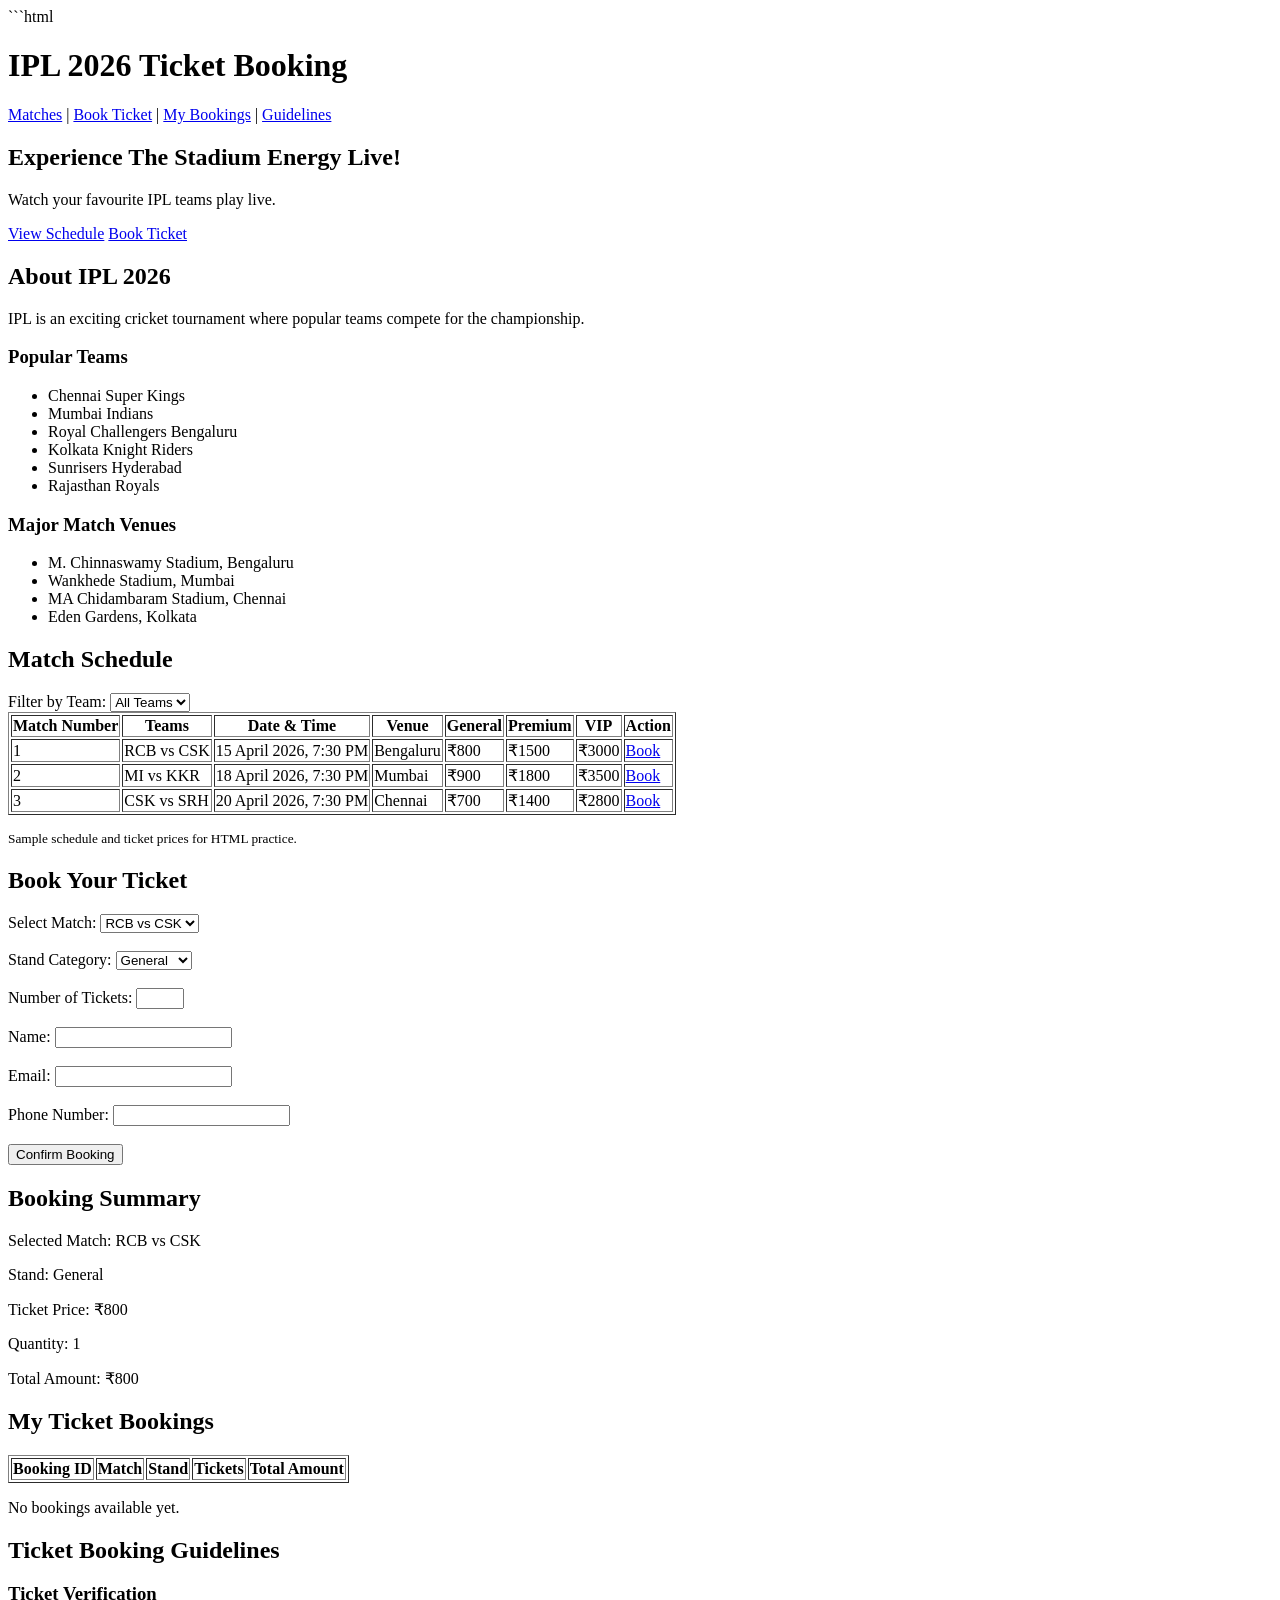
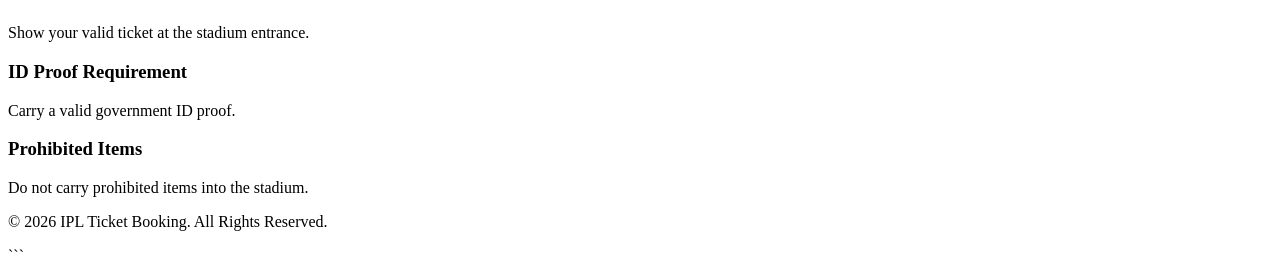
==== index.html @ 5a0cedd5 "Add IPL ticket booking website" ====
```html
<!DOCTYPE html>
<html lang="en">
<head>
    <meta charset="UTF-8">
    <meta name="viewport" content="width=device-width, initial-scale=1.0">
    <title>IPL 2026 Ticket Booking</title>
</head>
<body>

    <!-- Navigation Bar -->
    <header>
        <h1>IPL 2026 Ticket Booking</h1>
        <nav>
            <a href="#matches">Matches</a> |
            <a href="#booking">Book Ticket</a> |
            <a href="#mybookings">My Bookings</a> |
            <a href="#guidelines">Guidelines</a>
        </nav>
    </header>

    <!-- Hero Section -->
    <section>
        <h2>Experience The Stadium Energy Live!</h2>
        <p>Watch your favourite IPL teams play live.</p>
        <a href="#matches">View Schedule</a>
        <a href="#booking">Book Ticket</a>
    </section>

    <!-- About IPL -->
    <section>
        <h2>About IPL 2026</h2>
        <p>IPL is an exciting cricket tournament where popular teams compete for the championship.</p>

        <h3>Popular Teams</h3>
        <ul>
            <li>Chennai Super Kings</li>
            <li>Mumbai Indians</li>
            <li>Royal Challengers Bengaluru</li>
            <li>Kolkata Knight Riders</li>
            <li>Sunrisers Hyderabad</li>
            <li>Rajasthan Royals</li>
        </ul>

        <h3>Major Match Venues</h3>
        <ul>
            <li>M. Chinnaswamy Stadium, Bengaluru</li>
            <li>Wankhede Stadium, Mumbai</li>
            <li>MA Chidambaram Stadium, Chennai</li>
            <li>Eden Gardens, Kolkata</li>
        </ul>
    </section>

    <!-- Match Schedule -->
    <section id="matches">
        <h2>Match Schedule</h2>

        <label for="team">Filter by Team:</label>
        <select id="team">
            <option>All Teams</option>
            <option>CSK</option>
            <option>MI</option>
            <option>RCB</option>
            <option>KKR</option>
        </select>

        <table border="1">
            <tr>
                <th>Match Number</th>
                <th>Teams</th>
                <th>Date & Time</th>
                <th>Venue</th>
                <th>General</th>
                <th>Premium</th>
                <th>VIP</th>
                <th>Action</th>
            </tr>

            <tr>
                <td>1</td>
                <td>RCB vs CSK</td>
                <td>15 April 2026, 7:30 PM</td>
                <td>Bengaluru</td>
                <td>₹800</td>
                <td>₹1500</td>
                <td>₹3000</td>
                <td><a href="#booking">Book</a></td>
            </tr>

            <tr>
                <td>2</td>
                <td>MI vs KKR</td>
                <td>18 April 2026, 7:30 PM</td>
                <td>Mumbai</td>
                <td>₹900</td>
                <td>₹1800</td>
                <td>₹3500</td>
                <td><a href="#booking">Book</a></td>
            </tr>

            <tr>
                <td>3</td>
                <td>CSK vs SRH</td>
                <td>20 April 2026, 7:30 PM</td>
                <td>Chennai</td>
                <td>₹700</td>
                <td>₹1400</td>
                <td>₹2800</td>
                <td><a href="#booking">Book</a></td>
            </tr>
        </table>
        <p><small>Sample schedule and ticket prices for HTML practice.</small></p>
    </section>

    <!-- Ticket Booking Form -->
    <section id="booking">
        <h2>Book Your Ticket</h2>

        <form>
            <label for="match">Select Match:</label>
            <select id="match" name="match">
                <option>RCB vs CSK</option>
                <option>MI vs KKR</option>
                <option>CSK vs SRH</option>
            </select>
            <br><br>

            <label for="stand">Stand Category:</label>
            <select id="stand" name="stand">
                <option>General</option>
                <option>Premium</option>
                <option>VIP</option>
            </select>
            <br><br>

            <label for="quantity">Number of Tickets:</label>
            <input type="number" id="quantity" name="quantity" min="1" max="10">
            <br><br>

            <label for="name">Name:</label>
            <input type="text" id="name" name="name">
            <br><br>

            <label for="email">Email:</label>
            <input type="email" id="email" name="email">
            <br><br>

            <label for="phone">Phone Number:</label>
            <input type="tel" id="phone" name="phone">
            <br><br>

            <button type="submit">Confirm Booking</button>
        </form>
    </section>

    <!-- Booking Summary -->
    <section>
        <h2>Booking Summary</h2>
        <p>Selected Match: RCB vs CSK</p>
        <p>Stand: General</p>
        <p>Ticket Price: ₹800</p>
        <p>Quantity: 1</p>
        <p>Total Amount: ₹800</p>
    </section>

    <!-- My Bookings -->
    <section id="mybookings">
        <h2>My Ticket Bookings</h2>

        <table border="1">
            <tr>
                <th>Booking ID</th>
                <th>Match</th>
                <th>Stand</th>
                <th>Tickets</th>
                <th>Total Amount</th>
            </tr>
        </table>

        <p>No bookings available yet.</p>
    </section>

    <!-- Guidelines -->
    <section id="guidelines">
        <h2>Ticket Booking Guidelines</h2>

        <article>
            <h3>Ticket Verification</h3>
            <p>Show your valid ticket at the stadium entrance.</p>
        </article>

        <article>
            <h3>ID Proof Requirement</h3>
            <p>Carry a valid government ID proof.</p>
        </article>

        <article>
            <h3>Prohibited Items</h3>
            <p>Do not carry prohibited items into the stadium.</p>
        </article>
    </section>

    <!-- Footer -->
    <footer>
        <p>&copy; 2026 IPL Ticket Booking. All Rights Reserved.</p>
    </footer>

</body>
</html>
```
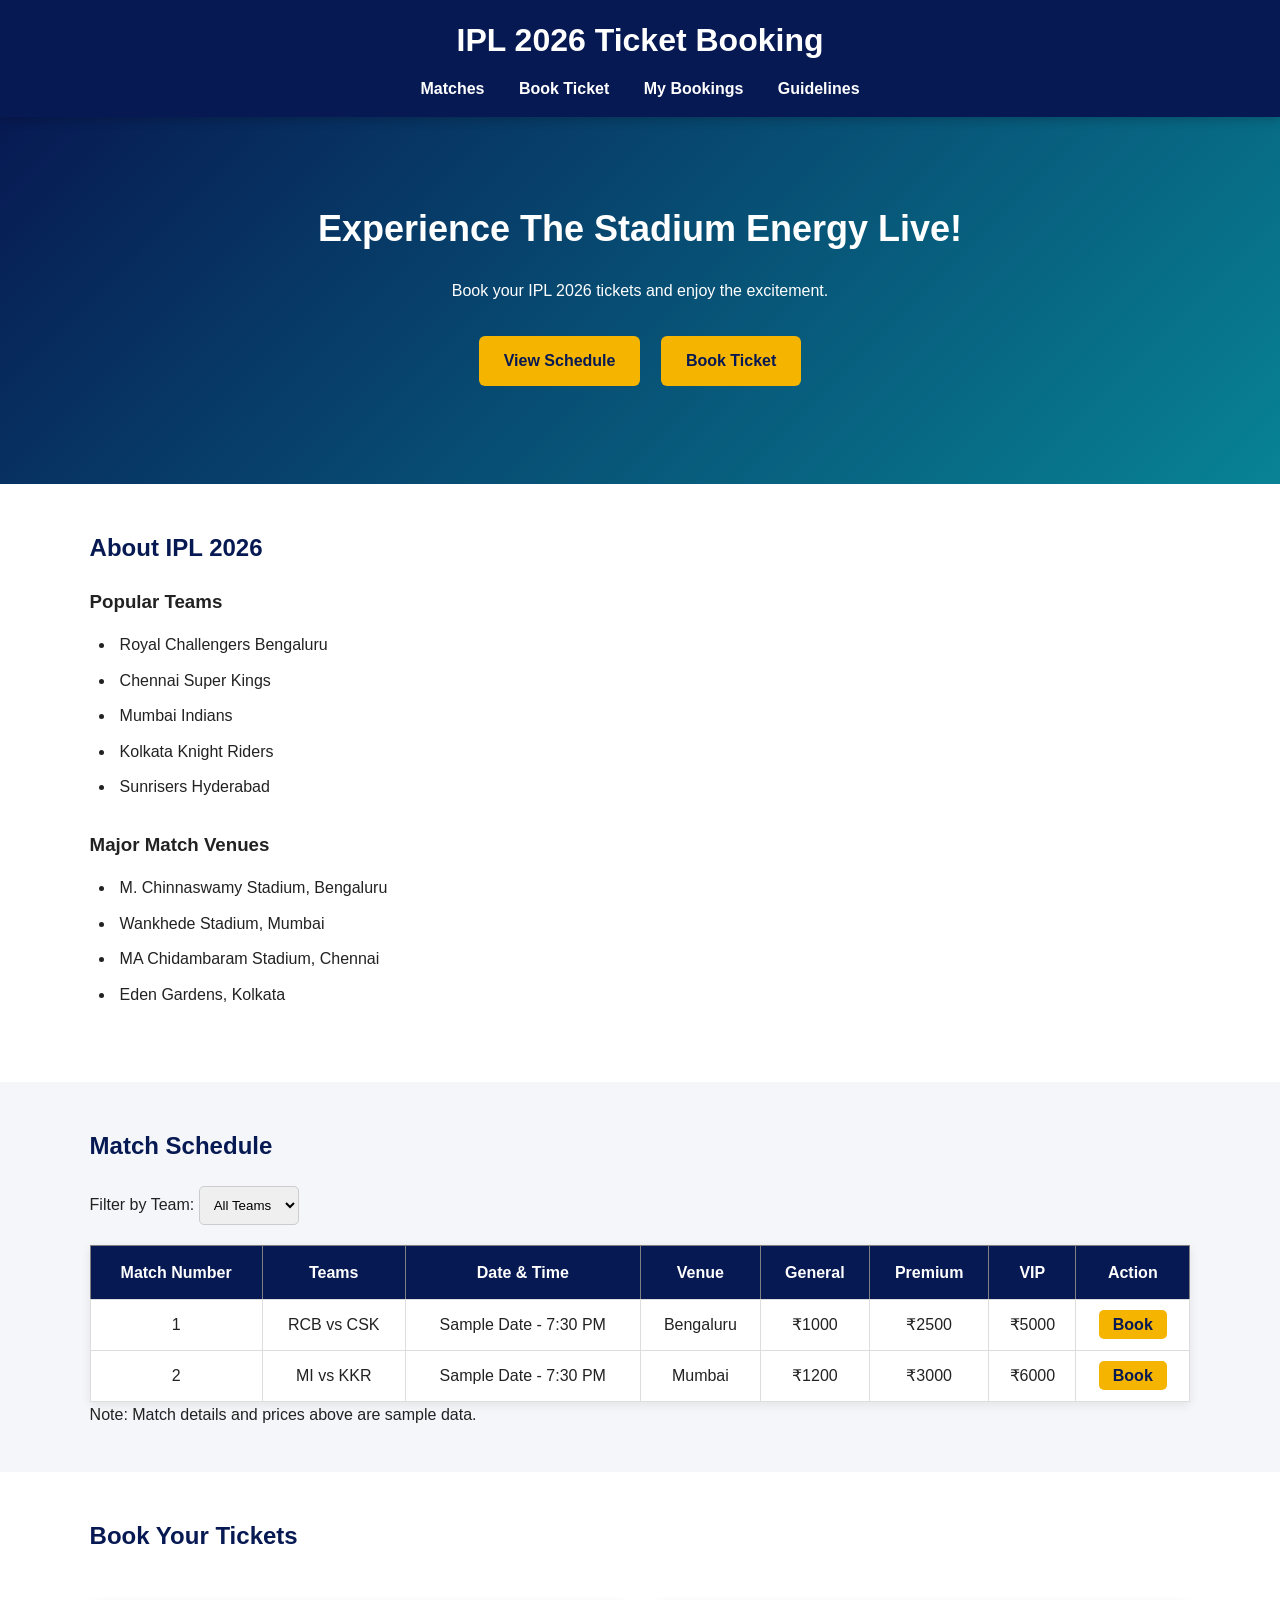
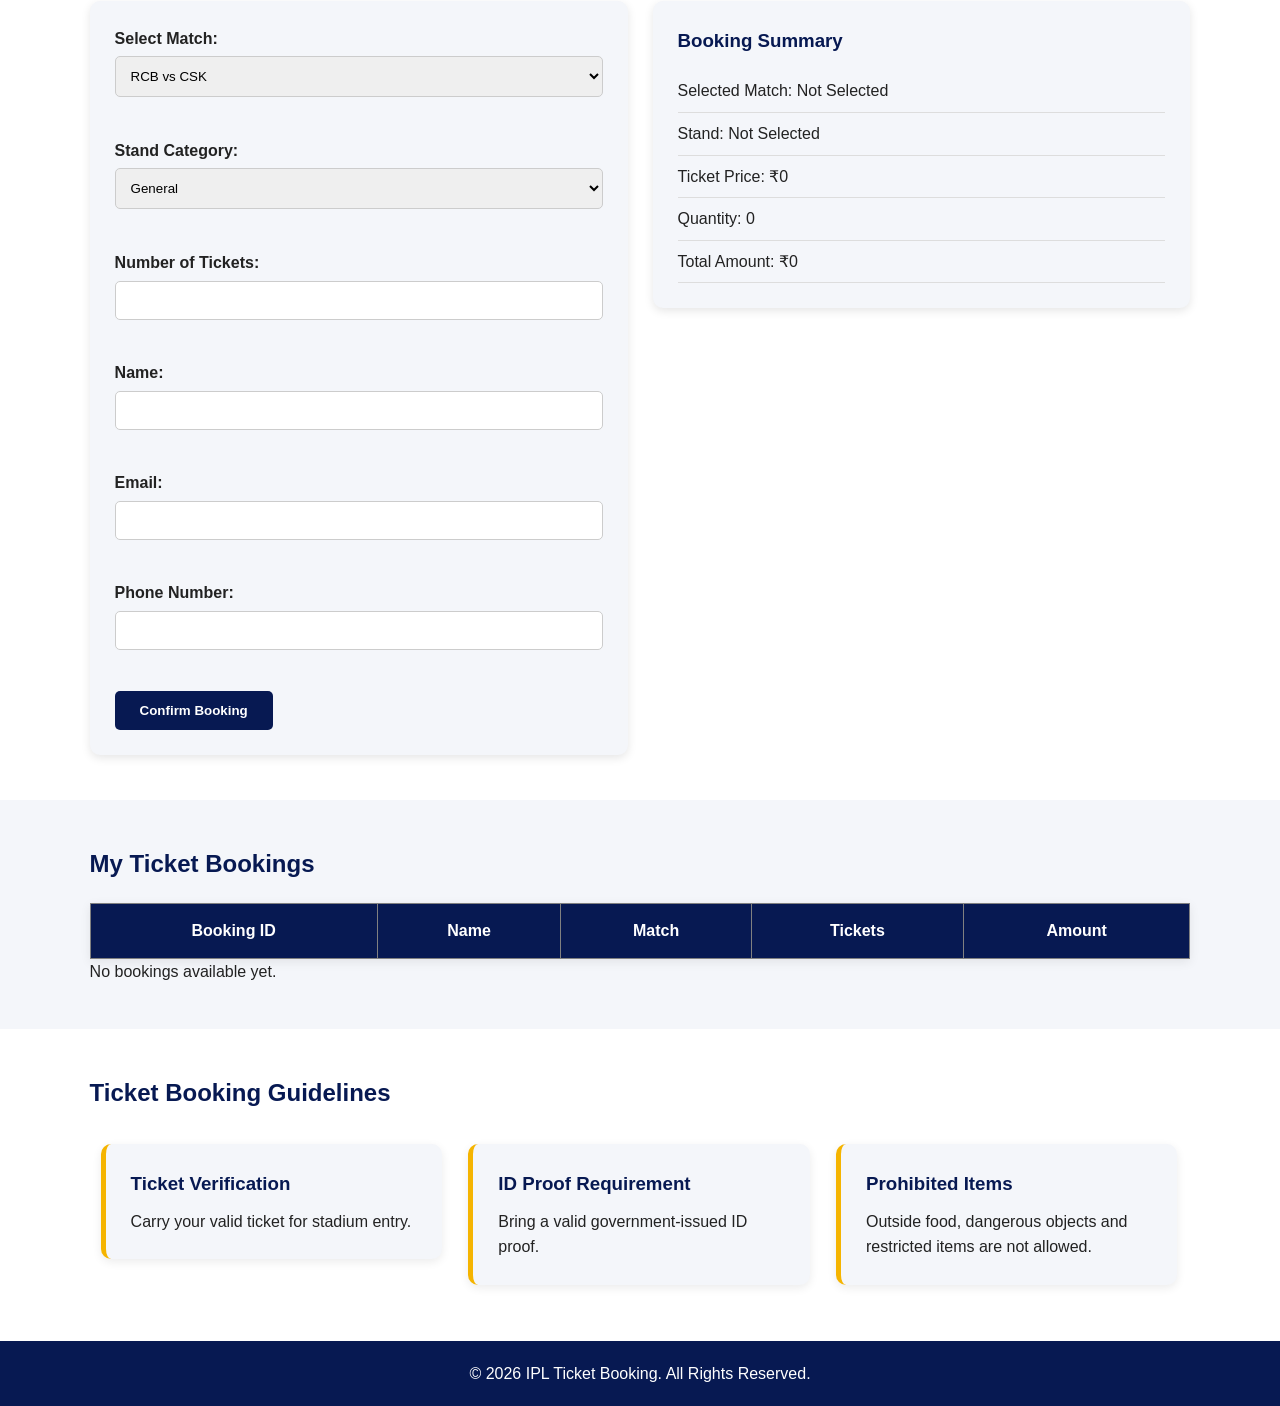
==== commit e8ac674e: "Add CSS styling to IPL ticket booking website" ====
--- a/index.html
+++ b/index.html
@@ -1,10 +1,11 @@
-```html
+
 <!DOCTYPE html>
 <html lang="en">
 <head>
     <meta charset="UTF-8">
     <meta name="viewport" content="width=device-width, initial-scale=1.0">
-    <title>IPL 2026 Ticket Booking</title>
+    <title>IPL Ticket Booking 2026</title>
+    <link rel="stylesheet" href="styles.css">
 </head>
 <body>
 
@@ -12,34 +13,32 @@
     <header>
         <h1>IPL 2026 Ticket Booking</h1>
         <nav>
-            <a href="#matches">Matches</a> |
-            <a href="#booking">Book Ticket</a> |
-            <a href="#mybookings">My Bookings</a> |
+            <a href="#matches">Matches</a>
+            <a href="#booking">Book Ticket</a>
+            <a href="#mybookings">My Bookings</a>
             <a href="#guidelines">Guidelines</a>
         </nav>
     </header>
 
     <!-- Hero Section -->
-    <section>
+    <section id="home">
         <h2>Experience The Stadium Energy Live!</h2>
-        <p>Watch your favourite IPL teams play live.</p>
+        <p>Book your IPL 2026 tickets and enjoy the excitement.</p>
         <a href="#matches">View Schedule</a>
         <a href="#booking">Book Ticket</a>
     </section>
 
     <!-- About IPL -->
-    <section>
+    <section id="about">
         <h2>About IPL 2026</h2>
-        <p>IPL is an exciting cricket tournament where popular teams compete for the championship.</p>
 
         <h3>Popular Teams</h3>
         <ul>
+            <li>Royal Challengers Bengaluru</li>
             <li>Chennai Super Kings</li>
             <li>Mumbai Indians</li>
-            <li>Royal Challengers Bengaluru</li>
             <li>Kolkata Knight Riders</li>
             <li>Sunrisers Hyderabad</li>
-            <li>Rajasthan Royals</li>
         </ul>
 
         <h3>Major Match Venues</h3>
@@ -55,73 +54,65 @@
     <section id="matches">
         <h2>Match Schedule</h2>
 
-        <label for="team">Filter by Team:</label>
-        <select id="team">
-            <option>All Teams</option>
+        <label for="teamFilter">Filter by Team:</label>
+        <select id="teamFilter">
+            <option value="all">All Teams</option>
+            <option>RCB</option>
             <option>CSK</option>
             <option>MI</option>
-            <option>RCB</option>
             <option>KKR</option>
         </select>
 
         <table border="1">
-            <tr>
-                <th>Match Number</th>
-                <th>Teams</th>
-                <th>Date & Time</th>
-                <th>Venue</th>
-                <th>General</th>
-                <th>Premium</th>
-                <th>VIP</th>
-                <th>Action</th>
-            </tr>
-
-            <tr>
-                <td>1</td>
-                <td>RCB vs CSK</td>
-                <td>15 April 2026, 7:30 PM</td>
-                <td>Bengaluru</td>
-                <td>₹800</td>
-                <td>₹1500</td>
-                <td>₹3000</td>
-                <td><a href="#booking">Book</a></td>
-            </tr>
-
-            <tr>
-                <td>2</td>
-                <td>MI vs KKR</td>
-                <td>18 April 2026, 7:30 PM</td>
-                <td>Mumbai</td>
-                <td>₹900</td>
-                <td>₹1800</td>
-                <td>₹3500</td>
-                <td><a href="#booking">Book</a></td>
-            </tr>
-
-            <tr>
-                <td>3</td>
-                <td>CSK vs SRH</td>
-                <td>20 April 2026, 7:30 PM</td>
-                <td>Chennai</td>
-                <td>₹700</td>
-                <td>₹1400</td>
-                <td>₹2800</td>
-                <td><a href="#booking">Book</a></td>
-            </tr>
+            <thead>
+                <tr>
+                    <th>Match Number</th>
+                    <th>Teams</th>
+                    <th>Date & Time</th>
+                    <th>Venue</th>
+                    <th>General</th>
+                    <th>Premium</th>
+                    <th>VIP</th>
+                    <th>Action</th>
+                </tr>
+            </thead>
+
+            <tbody>
+                <tr>
+                    <td>1</td>
+                    <td>RCB vs CSK</td>
+                    <td>Sample Date - 7:30 PM</td>
+                    <td>Bengaluru</td>
+                    <td>₹1000</td>
+                    <td>₹2500</td>
+                    <td>₹5000</td>
+                    <td><a href="#booking">Book</a></td>
+                </tr>
+
+                <tr>
+                    <td>2</td>
+                    <td>MI vs KKR</td>
+                    <td>Sample Date - 7:30 PM</td>
+                    <td>Mumbai</td>
+                    <td>₹1200</td>
+                    <td>₹3000</td>
+                    <td>₹6000</td>
+                    <td><a href="#booking">Book</a></td>
+                </tr>
+            </tbody>
         </table>
-        <p><small>Sample schedule and ticket prices for HTML practice.</small></p>
+        <p>Note: Match details and prices above are sample data.</p>
     </section>
 
     <!-- Ticket Booking Form -->
     <section id="booking">
-        <h2>Book Your Ticket</h2>
+        <h2>Book Your Tickets</h2>
 
         <form>
             <label for="match">Select Match:</label>
             <select id="match" name="match">
                 <option>RCB vs CSK</option>
                 <option>MI vs KKR</option>
-                <option>CSK vs SRH</option>
             </select>
             <br><br>
 
@@ -134,7 +125,7 @@
             <br><br>
 
             <label for="quantity">Number of Tickets:</label>
-            <input type="number" id="quantity" name="quantity" min="1" max="10">
+            <input type="number" id="quantity" name="quantity" min="1">
             <br><br>
 
             <label for="name">Name:</label>
@@ -151,16 +142,16 @@
 
             <button type="submit">Confirm Booking</button>
         </form>
-    </section>
-
-    <!-- Booking Summary -->
-    <section>
-        <h2>Booking Summary</h2>
-        <p>Selected Match: RCB vs CSK</p>
-        <p>Stand: General</p>
-        <p>Ticket Price: ₹800</p>
-        <p>Quantity: 1</p>
-        <p>Total Amount: ₹800</p>
+
+        <!-- Booking Summary -->
+        <aside>
+            <h3>Booking Summary</h3>
+            <p>Selected Match: Not Selected</p>
+            <p>Stand: Not Selected</p>
+            <p>Ticket Price: ₹0</p>
+            <p>Quantity: 0</p>
+            <p>Total Amount: ₹0</p>
+        </aside>
     </section>
 
     <!-- My Bookings -->
@@ -168,15 +159,19 @@
         <h2>My Ticket Bookings</h2>
 
         <table border="1">
-            <tr>
-                <th>Booking ID</th>
-                <th>Match</th>
-                <th>Stand</th>
-                <th>Tickets</th>
-                <th>Total Amount</th>
-            </tr>
+            <thead>
+                <tr>
+                    <th>Booking ID</th>
+                    <th>Name</th>
+                    <th>Match</th>
+                    <th>Tickets</th>
+                    <th>Amount</th>
+                </tr>
+            </thead>
+            <tbody>
+                <!-- Future booking records -->
+            </tbody>
         </table>
-
         <p>No bookings available yet.</p>
     </section>
 
@@ -186,17 +181,17 @@
 
         <article>
             <h3>Ticket Verification</h3>
-            <p>Show your valid ticket at the stadium entrance.</p>
+            <p>Carry your valid ticket for stadium entry.</p>
         </article>
 
         <article>
             <h3>ID Proof Requirement</h3>
-            <p>Carry a valid government ID proof.</p>
+            <p>Bring a valid government-issued ID proof.</p>
         </article>
 
         <article>
             <h3>Prohibited Items</h3>
-            <p>Do not carry prohibited items into the stadium.</p>
+            <p>Outside food, dangerous objects and restricted items are not allowed.</p>
         </article>
     </section>
 
@@ -207,4 +202,3 @@
 
 </body>
 </html>
-```
--- a/styles.css
+++ b/styles.css
@@ -0,0 +1,292 @@
+
+/* IPL TICKET BOOKING WEBSITE */
+
+/* 1. CSS Variables */
+:root {
+    --primary: #071952;
+    --accent: #f5b400;
+    --background: #f4f6fa;
+    --text: #222;
+    --white: #ffffff;
+}
+
+/* 2. General Styling */
+* {
+    margin: 0;
+    padding: 0;
+    box-sizing: border-box;
+    scroll-behavior: smooth;
+}
+
+body {
+    font-family: Arial, sans-serif;
+    background: var(--background);
+    color: var(--text);
+    line-height: 1.6;
+    padding-top: 110px;
+}
+
+section {
+    padding: 45px 7%;
+}
+
+h2 {
+    color: var(--primary);
+    margin-bottom: 20px;
+}
+
+/* 3. Navigation Bar */
+header {
+    background: var(--primary);
+    color: var(--white);
+    padding: 15px 5%;
+    position: fixed;
+    top: 0;
+    left: 0;
+    width: 100%;
+    z-index: 1000;
+    box-shadow: 0 3px 10px rgba(0,0,0,0.2);
+}
+
+header h1 {
+    text-align: center;
+    margin-bottom: 10px;
+}
+
+nav {
+    text-align: center;
+}
+
+nav a {
+    color: var(--white);
+    text-decoration: none;
+    margin: 0 15px;
+    font-weight: bold;
+}
+
+nav a:hover {
+    color: var(--accent);
+}
+
+/* 4. Hero Section */
+#home {
+    text-align: center;
+    padding: 90px 20px;
+    color: var(--white);
+    background: linear-gradient(135deg, #071952, #088395);
+}
+
+#home h2 {
+    color: var(--white);
+    font-size: 36px;
+}
+
+#home p {
+    margin: 15px 0 25px;
+}
+
+#home a {
+    display: inline-block;
+    background: var(--accent);
+    color: var(--primary);
+    padding: 12px 25px;
+    margin: 8px;
+    border-radius: 6px;
+    text-decoration: none;
+    font-weight: bold;
+}
+
+#home a:hover {
+    background: var(--white);
+}
+
+/* 5. About IPL */
+#about {
+    background: var(--white);
+}
+
+#about ul {
+    margin: 10px 0 25px 25px;
+}
+
+#about li {
+    padding: 5px;
+}
+
+/* 6. Match Schedule Table */
+#matches {
+    background: var(--background);
+}
+
+table {
+    width: 100%;
+    border-collapse: collapse;
+    margin-top: 20px;
+    background: var(--white);
+    box-shadow: 0 3px 10px rgba(0,0,0,0.08);
+}
+
+th {
+    background: var(--primary);
+    color: var(--white);
+    padding: 14px;
+}
+
+td {
+    padding: 12px;
+    text-align: center;
+    border: 1px solid #ddd;
+}
+
+tr:hover {
+    background: #fff4d1;
+}
+
+table a {
+    background: var(--accent);
+    color: var(--primary);
+    padding: 6px 14px;
+    text-decoration: none;
+    border-radius: 5px;
+    font-weight: bold;
+}
+
+/* Team Filter */
+#teamFilter {
+    padding: 10px;
+    border: 1px solid #ccc;
+    border-radius: 5px;
+}
+
+/* 7. Booking Section */
+#booking {
+    background: var(--white);
+    display: grid;
+    grid-template-columns: 1fr 1fr;
+    gap: 25px;
+    align-items: start;
+}
+
+#booking h2 {
+    grid-column: 1 / -1;
+}
+
+form, aside {
+    background: var(--background);
+    padding: 25px;
+    border-radius: 10px;
+    box-shadow: 0 3px 10px rgba(0,0,0,0.1);
+}
+
+form label {
+    display: block;
+    font-weight: bold;
+    margin-bottom: 5px;
+}
+
+form input, form select {
+    width: 100%;
+    padding: 11px;
+    margin-bottom: 15px;
+    border: 1px solid #ccc;
+    border-radius: 5px;
+}
+
+button {
+    background: var(--primary);
+    color: var(--white);
+    padding: 12px 25px;
+    border: none;
+    border-radius: 5px;
+    cursor: pointer;
+    font-weight: bold;
+}
+
+button:hover {
+    background: var(--accent);
+    color: var(--primary);
+}
+
+aside h3 {
+    color: var(--primary);
+    margin-bottom: 15px;
+}
+
+aside p {
+    padding: 8px 0;
+    border-bottom: 1px solid #ddd;
+}
+
+/* 8. My Bookings */
+#mybookings {
+    background: var(--background);
+}
+
+/* 9. Guidelines */
+#guidelines {
+    background: var(--white);
+}
+
+#guidelines article {
+    display: inline-block;
+    vertical-align: top;
+    width: 31%;
+    margin: 1%;
+    padding: 25px;
+    background: var(--background);
+    border-radius: 10px;
+    border-left: 5px solid var(--accent);
+    box-shadow: 0 3px 10px rgba(0,0,0,0.08);
+}
+
+#guidelines article h3 {
+    color: var(--primary);
+    margin-bottom: 10px;
+}
+
+/* 10. Footer */
+footer {
+    background: var(--primary);
+    color: var(--white);
+    text-align: center;
+    padding: 20px;
+}
+
+/* 11. Responsive Design */
+@media (max-width: 768px) {
+
+    body {
+        padding-top: 140px;
+    }
+
+    header h1 {
+        font-size: 20px;
+    }
+
+    nav a {
+        display: inline-block;
+        margin: 5px;
+        font-size: 13px;
+    }
+
+    #home h2 {
+        font-size: 26px;
+    }
+
+    #booking {
+        grid-template-columns: 1fr;
+    }
+
+    #guidelines article {
+        width: 100%;
+        margin: 10px 0;
+    }
+
+    table {
+        font-size: 12px;
+    }
+
+    #matches {
+        overflow-x: auto;
+    }
+}
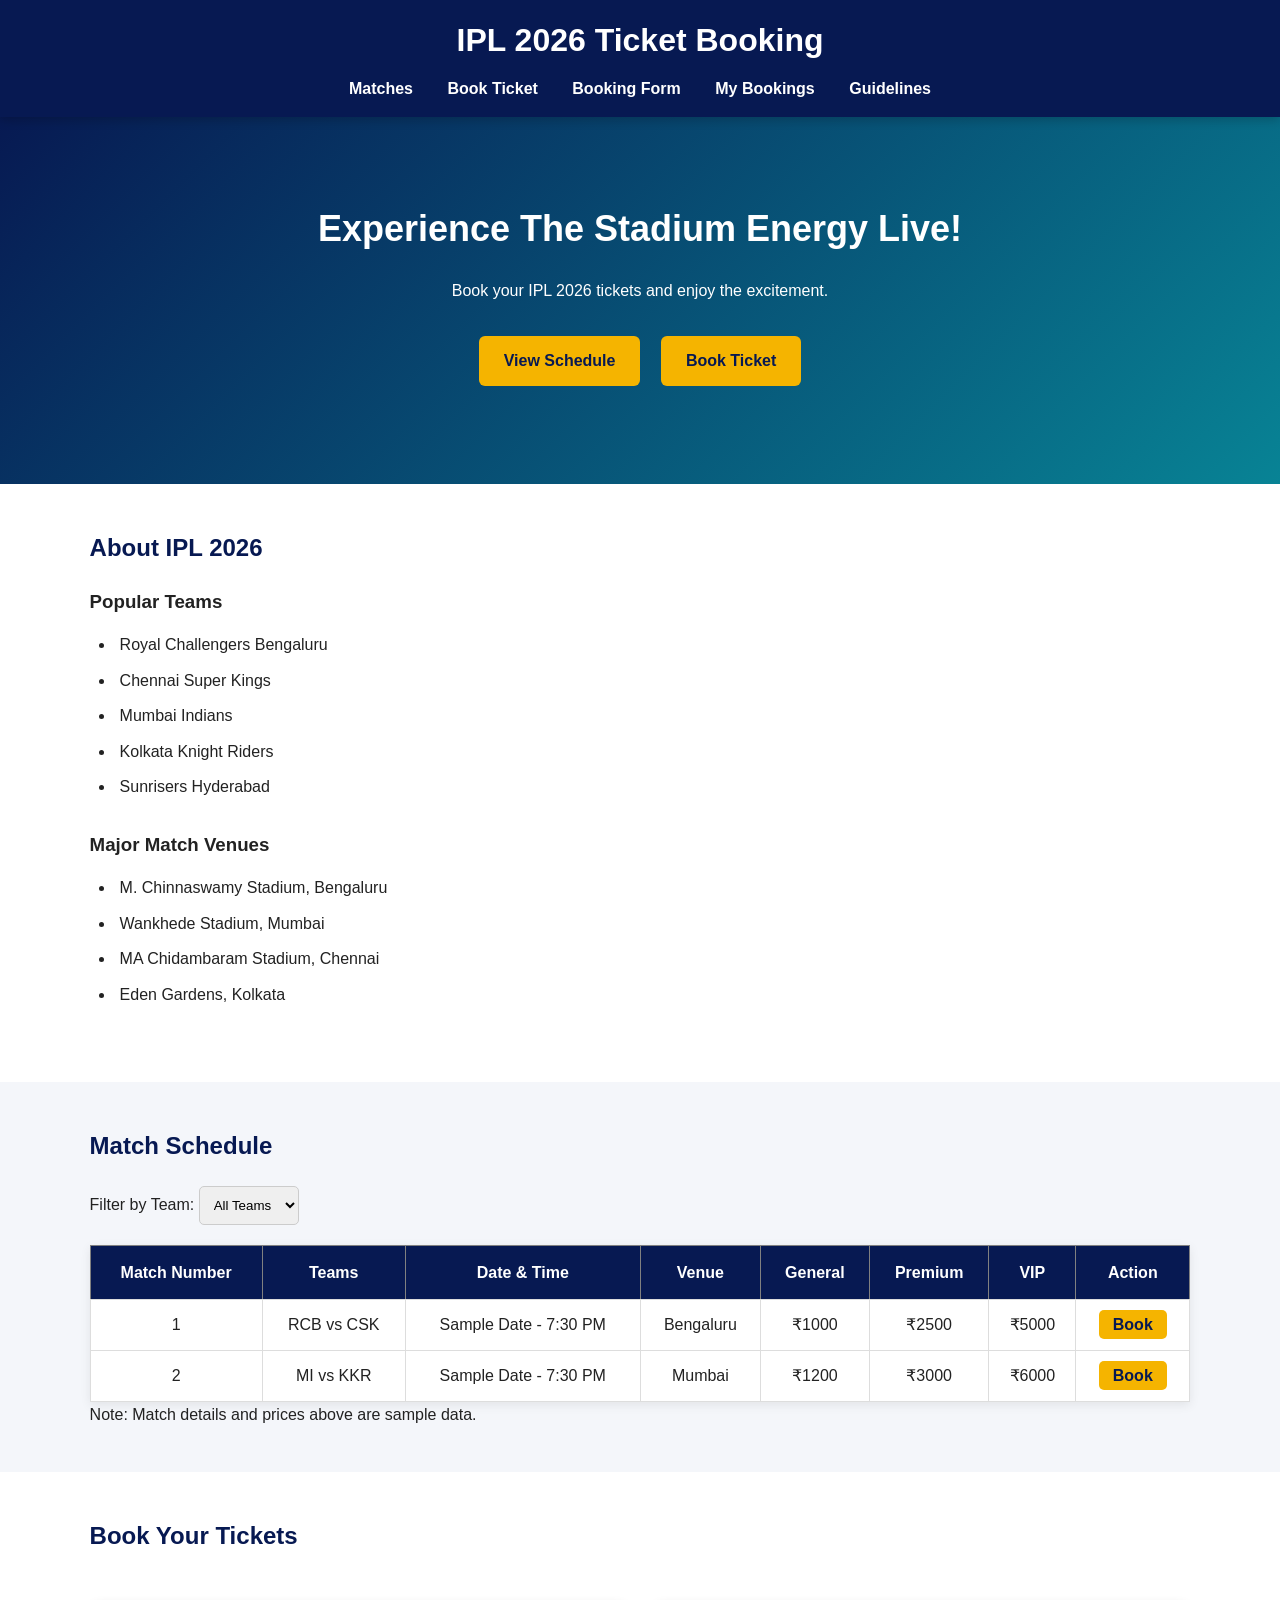
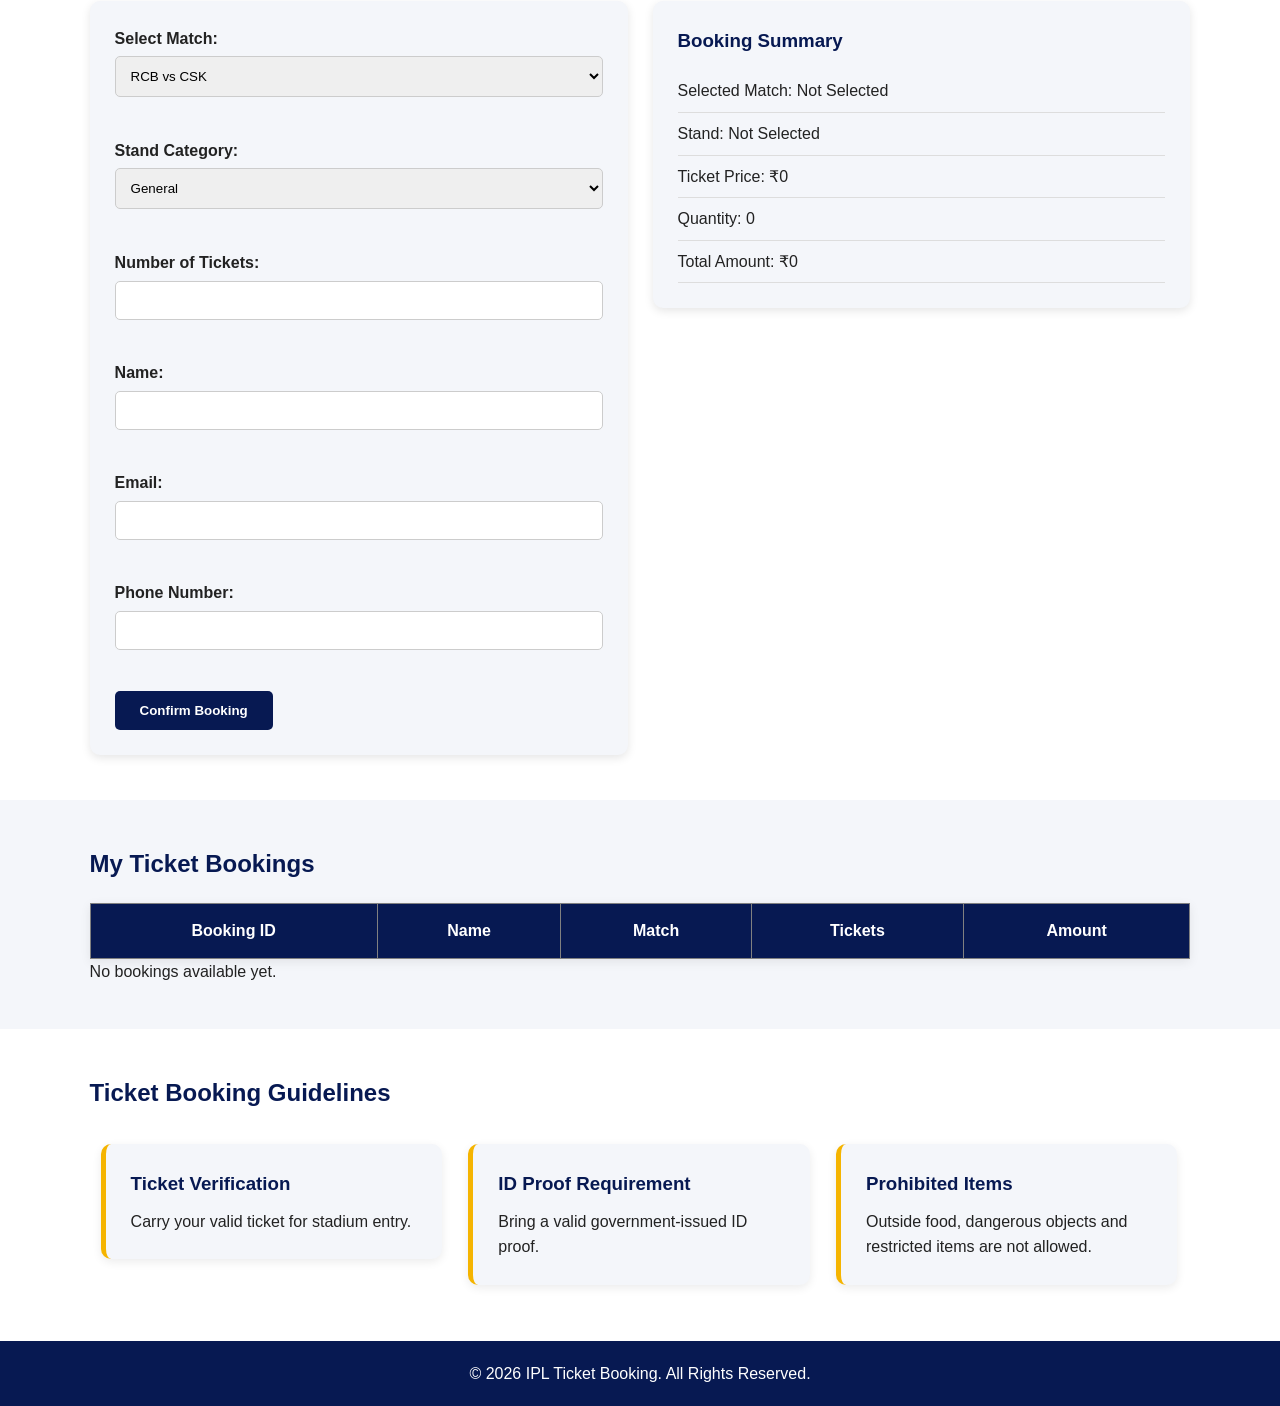
==== commit ff73b375: "Add booking form with HTML5 validation" ====
--- a/index.html
+++ b/index.html
@@ -13,11 +13,12 @@
     <header>
         <h1>IPL 2026 Ticket Booking</h1>
         <nav>
-            <a href="#matches">Matches</a>
-            <a href="#booking">Book Ticket</a>
-            <a href="#mybookings">My Bookings</a>
-            <a href="#guidelines">Guidelines</a>
-        </nav>
+    <a href="#matches">Matches</a>
+    <a href="#booking">Book Ticket</a>
+    <a href="booking.html">Booking Form</a>
+    <a href="#mybookings">My Bookings</a>
+    <a href="#guidelines">Guidelines</a>
+</nav>
     </header>
 
     <!-- Hero Section -->
--- a/styles.css
+++ b/styles.css
@@ -290,3 +290,46 @@
         overflow-x: auto;
     }
 }
+
+/* Activity 3 - Booking Form Page */
+
+.booking-page {
+    max-width: 750px;
+    margin: 40px auto;
+    padding: 30px;
+    background: white;
+    border-radius: 12px;
+    box-shadow: 0 4px 15px rgba(0,0,0,0.1);
+}
+
+.booking-page h2 {
+    text-align: center;
+}
+
+.booking-page > p {
+    text-align: center;
+    margin-bottom: 20px;
+}
+
+.booking-page form {
+    display: flex;
+    flex-direction: column;
+    gap: 10px;
+}
+
+.booking-page form input[type="checkbox"] {
+    width: auto;
+    margin-right: 8px;
+}
+
+.booking-page form button {
+    margin-top: 10px;
+}
+
+@media (max-width: 768px) {
+    .booking-page {
+        margin: 20px 12px;
+        padding: 20px;
+    }
+}
+
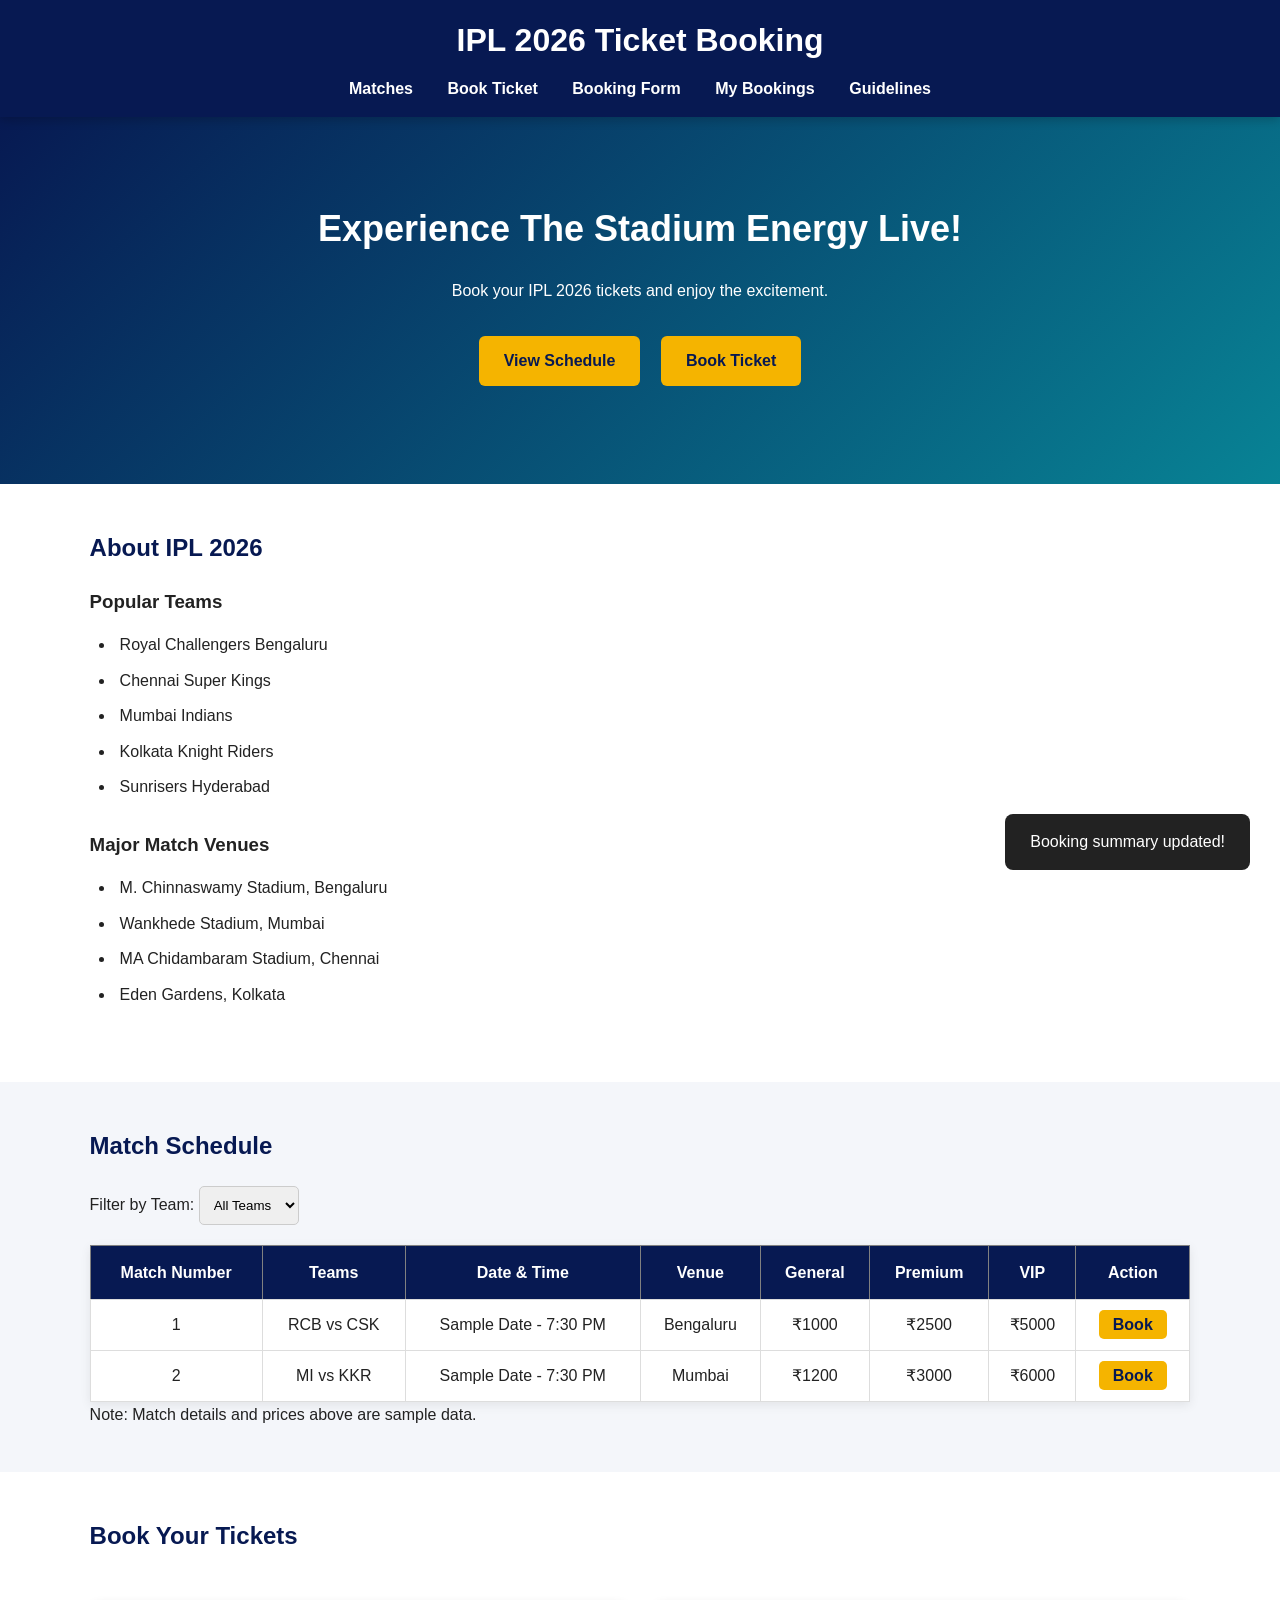
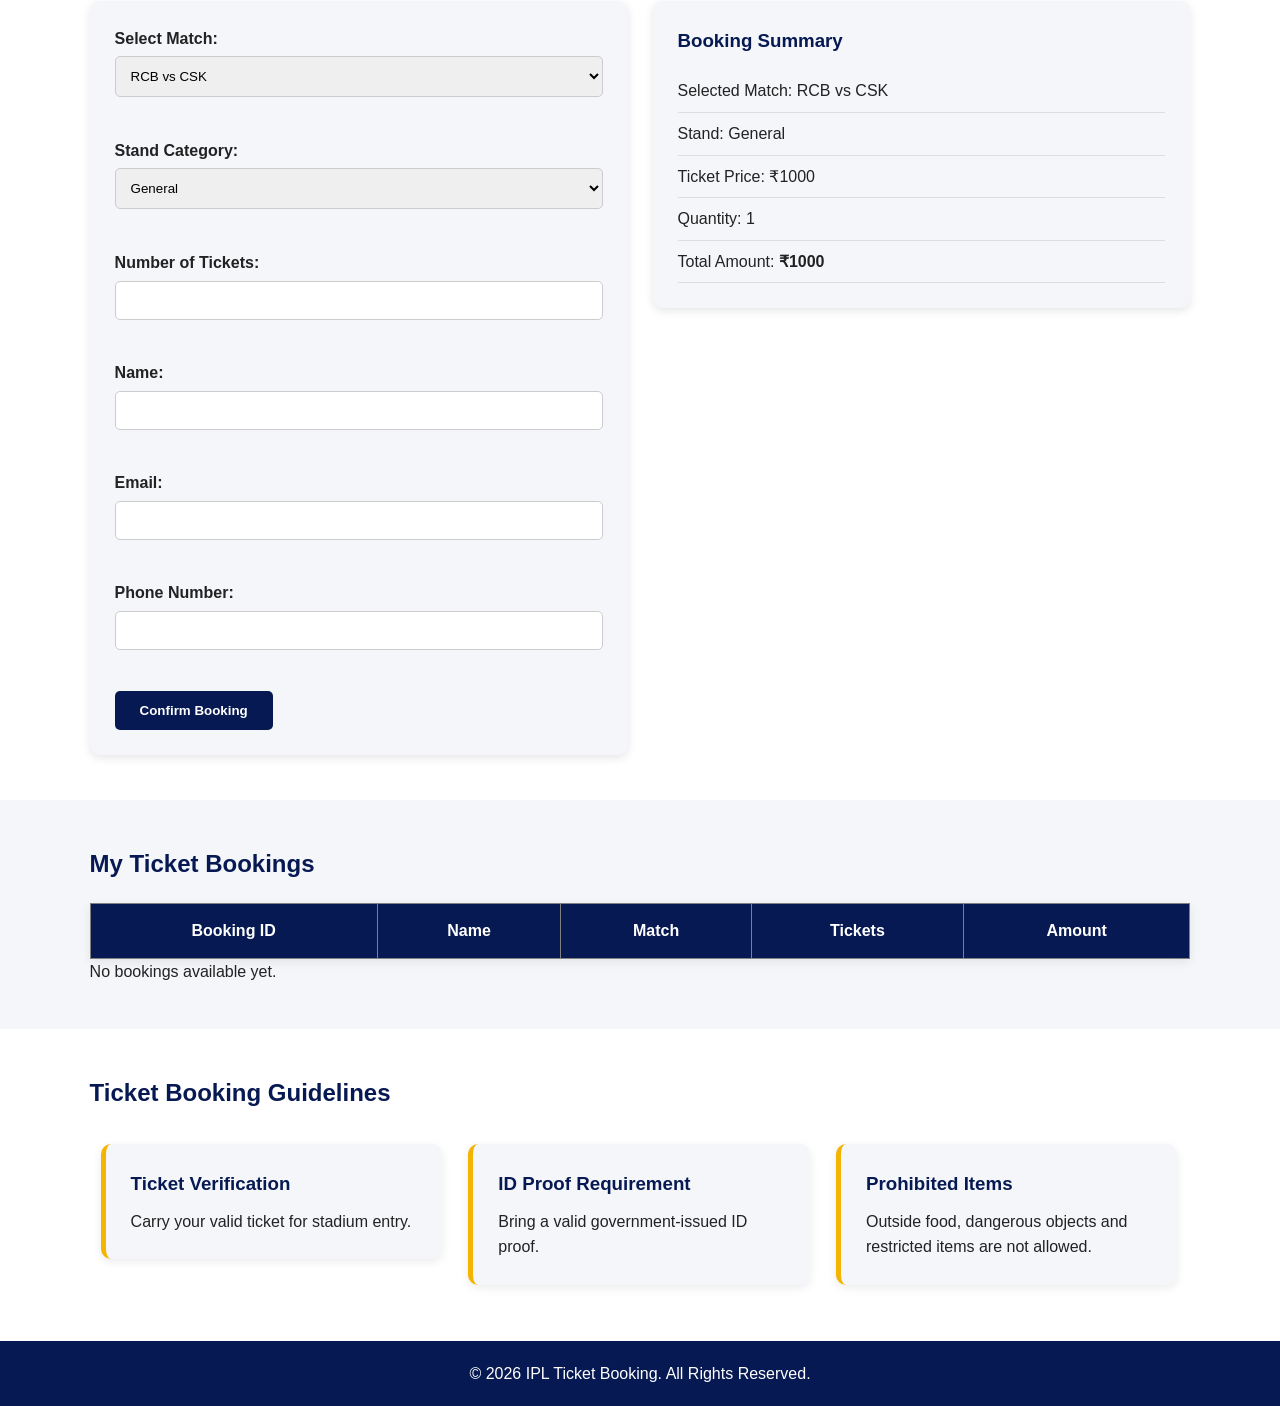
==== commit c47f4921: "Activity 7: Add live booking summary" ====
--- a/index.html
+++ b/index.html
@@ -87,7 +87,7 @@
                     <td>₹1000</td>
                     <td>₹2500</td>
                     <td>₹5000</td>
-                    <td><a href="#booking">Book</a></td>
+                    <td><a href="#booking" class="book-btn">Book</a></td>
                 </tr>
 
                 <tr>
@@ -98,7 +98,7 @@
                     <td>₹1200</td>
                     <td>₹3000</td>
                     <td>₹6000</td>
-                    <td><a href="#booking">Book</a></td>
+                    <td><a href="#booking" class="book-btn">Book</a></td>
                 </tr>
             </tbody>
         </table>
@@ -145,14 +145,15 @@
         </form>
 
         <!-- Booking Summary -->
-        <aside>
-            <h3>Booking Summary</h3>
-            <p>Selected Match: Not Selected</p>
-            <p>Stand: Not Selected</p>
-            <p>Ticket Price: ₹0</p>
-            <p>Quantity: 0</p>
-            <p>Total Amount: ₹0</p>
-        </aside>
+        
+<aside id="bookingSummary">
+    <h3>Booking Summary</h3>
+    <p>Selected Match: <span id="summaryMatch">RCB vs CSK</span></p>
+    <p>Stand: <span id="summaryStand">General</span></p>
+    <p>Ticket Price: <span id="summaryPrice">₹1000</span></p>
+    <p>Quantity: <span id="summaryQuantity">1</span></p>
+    <p>Total Amount: <strong id="summaryTotal">₹1000</strong></p>
+</aside>
     </section>
 
     <!-- My Bookings -->
@@ -200,6 +201,6 @@
     <footer>
         <p>&copy; 2026 IPL Ticket Booking. All Rights Reserved.</p>
     </footer>
-
+     <script src="app.js"></script>
 </body>
 </html>
--- a/styles.css
+++ b/styles.css
@@ -333,3 +333,24 @@
     }
 }
 
+/* Toast Notification */
+.toast {
+    position: fixed;
+    bottom: 30px;
+    right: 30px;
+    background-color: #222;
+    color: white;
+    padding: 15px 25px;
+    border-radius: 8px;
+    opacity: 0;
+    transform: translateY(20px);
+    transition: all 0.3s ease;
+    z-index: 1000;
+}
+
+.toast.show {
+    opacity: 1;
+    transform: translateY(0);
+}
+
+
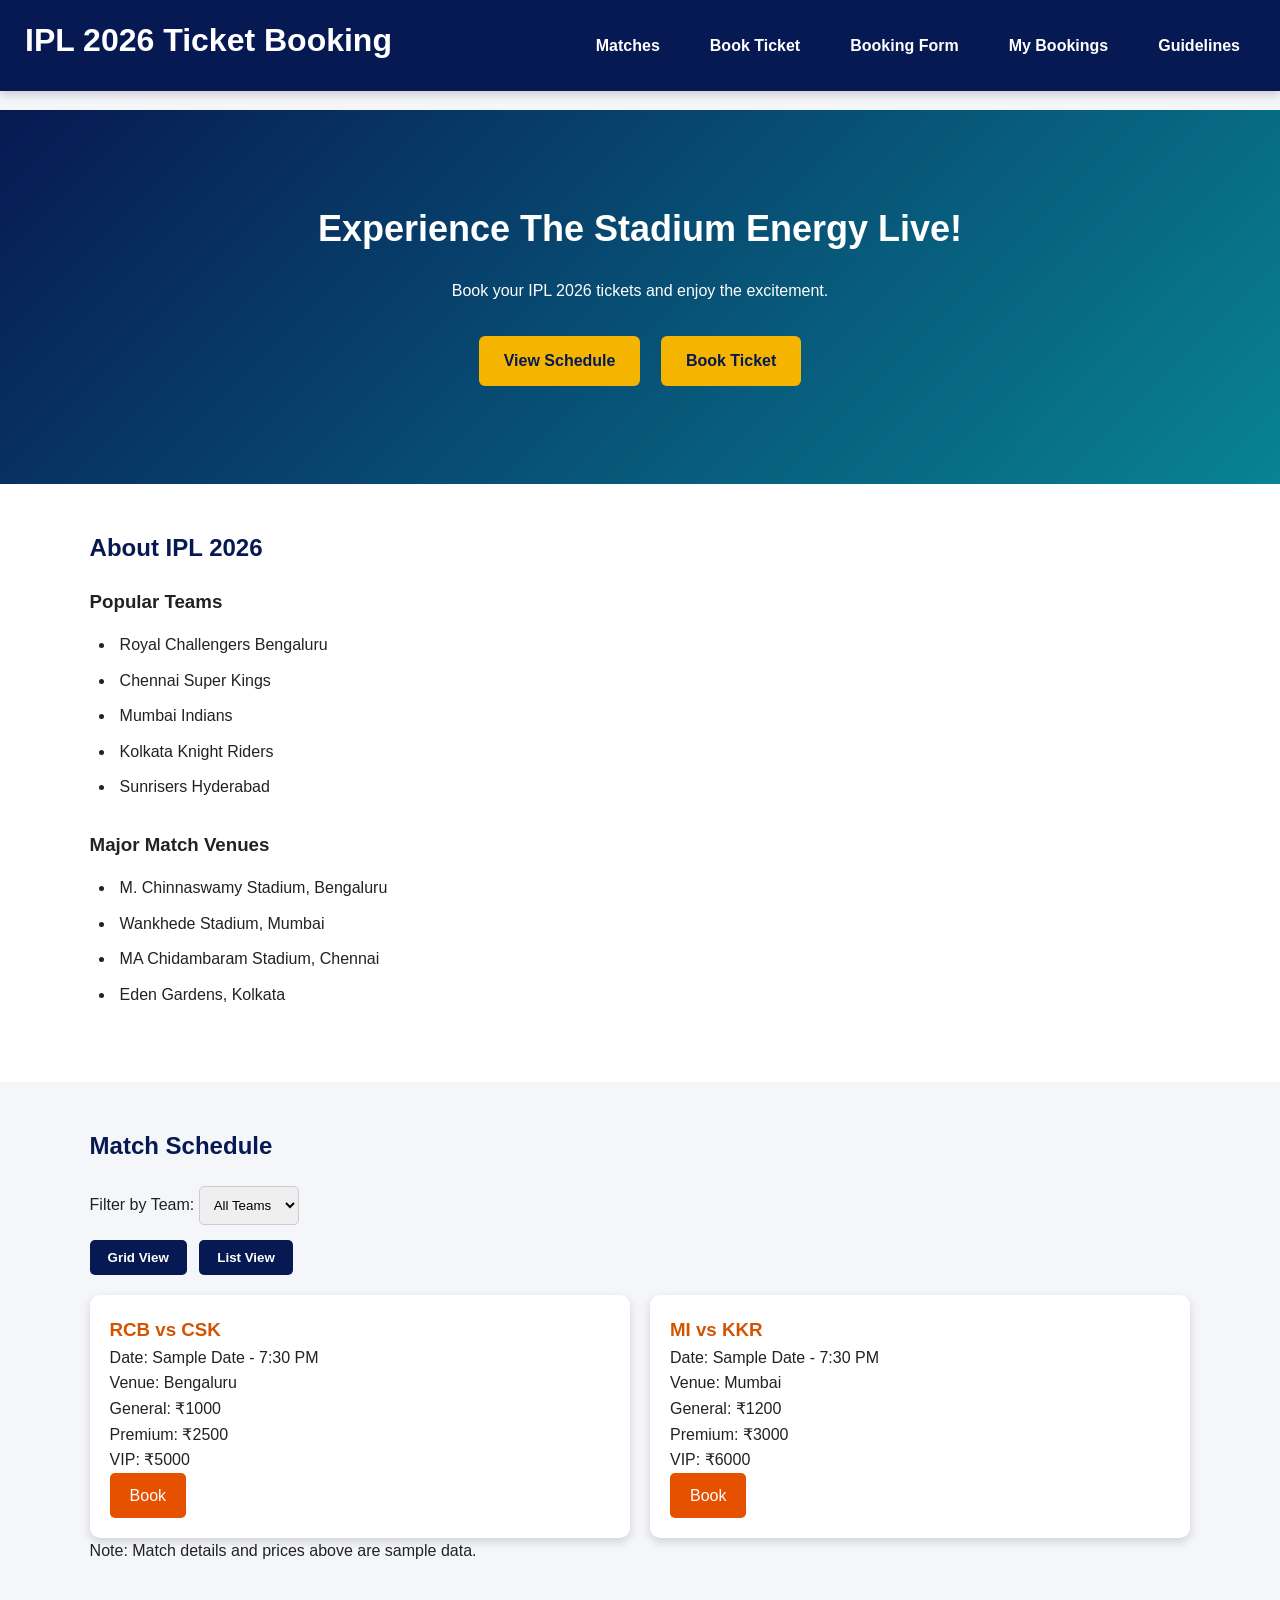
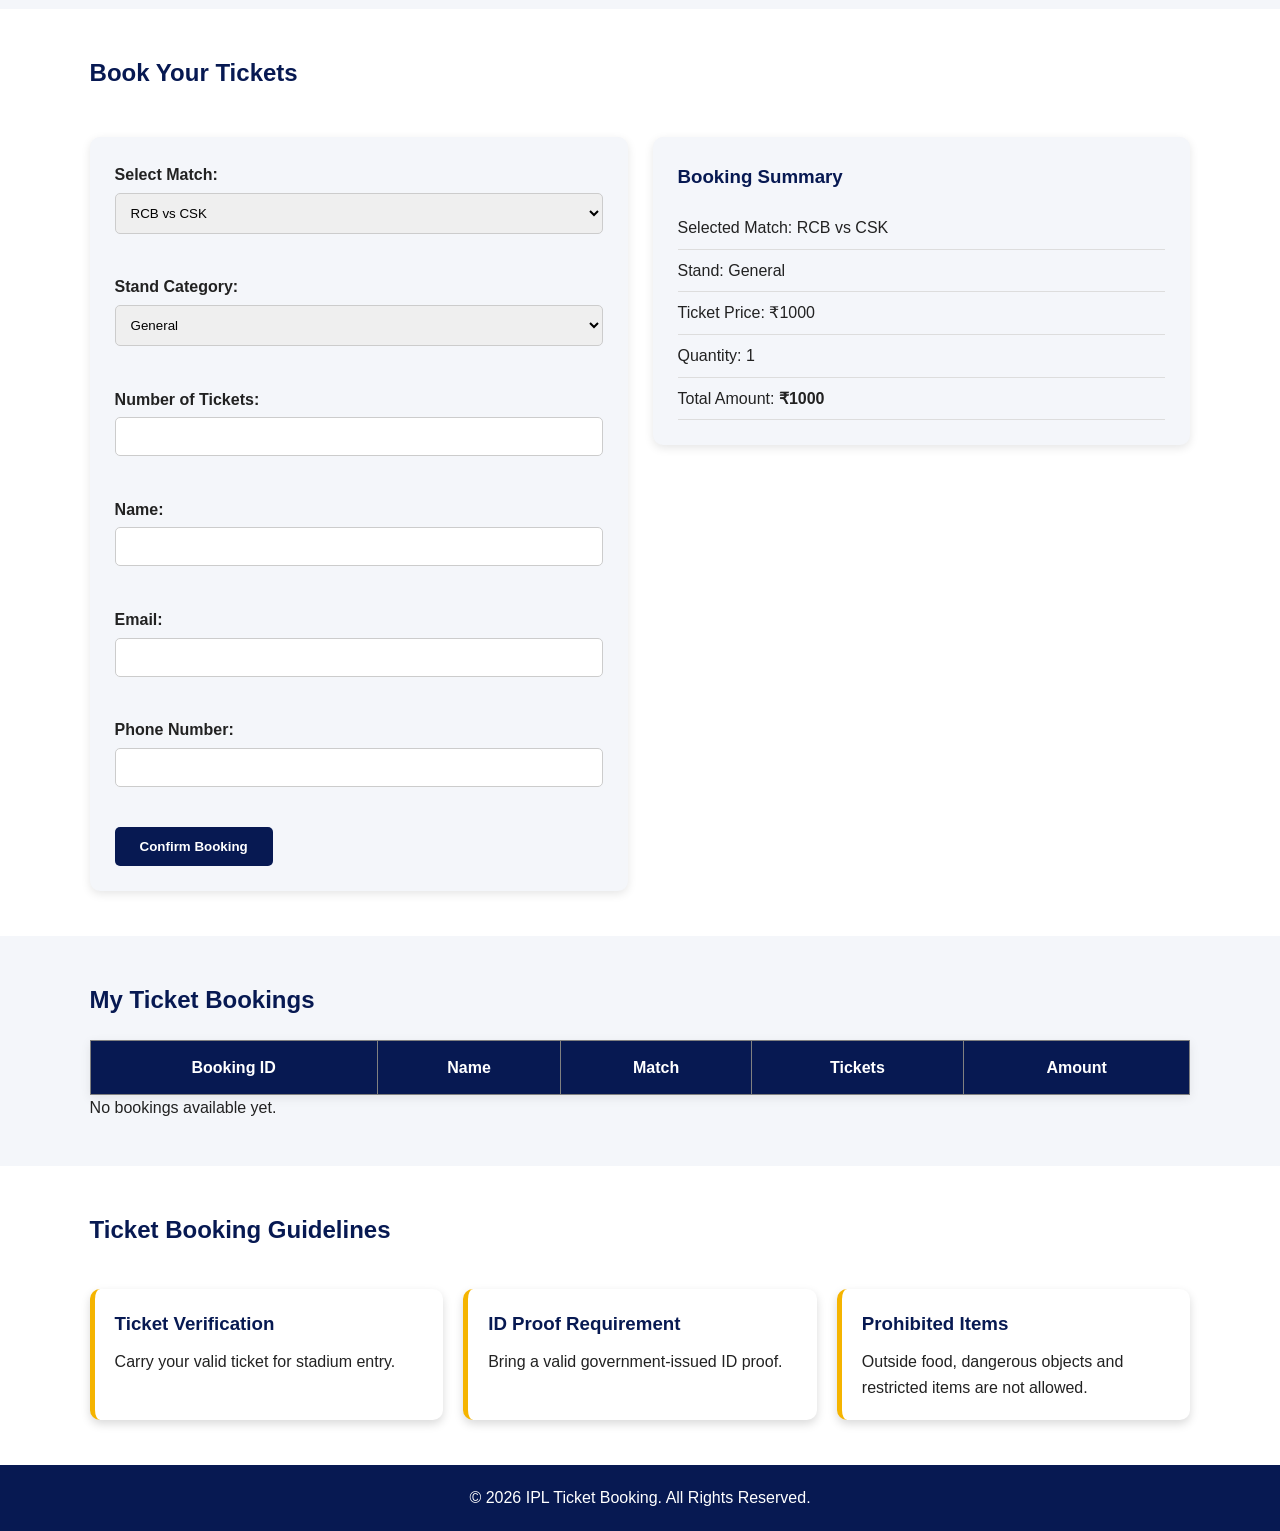
==== commit b0c3f398: "Complete Activity 8 responsive design" ====
--- a/index.html
+++ b/index.html
@@ -9,17 +9,26 @@
 </head>
 <body>
 
-    <!-- Navigation Bar -->
-    <header>
-        <h1>IPL 2026 Ticket Booking</h1>
-        <nav>
-    <a href="#matches">Matches</a>
-    <a href="#booking">Book Ticket</a>
-    <a href="booking.html">Booking Form</a>
-    <a href="#mybookings">My Bookings</a>
-    <a href="#guidelines">Guidelines</a>
-</nav>
-    </header>
+    <!-- Responsive Navigation Bar -->
+<header class="main-header">
+
+    <h1>IPL 2026 Ticket Booking</h1>
+
+    <button class="menu-toggle" id="menuToggle"
+        type="button" aria-label="Toggle navigation"
+        aria-expanded="false">
+        ☰
+    </button>
+
+    <nav id="mainNav">
+        <a href="#matches">Matches</a>
+        <a href="#booking">Book Ticket</a>
+        <a href="booking.html">Booking Form</a>
+        <a href="#mybookings">My Bookings</a>
+        <a href="#guidelines">Guidelines</a>
+    </nav>
+
+</header>
 
     <!-- Hero Section -->
     <section id="home">
@@ -52,58 +61,52 @@
     </section>
 
     <!-- Match Schedule -->
-    <section id="matches">
-        <h2>Match Schedule</h2>
-
-        <label for="teamFilter">Filter by Team:</label>
-        <select id="teamFilter">
-            <option value="all">All Teams</option>
-            <option>RCB</option>
-            <option>CSK</option>
-            <option>MI</option>
-            <option>KKR</option>
-        </select>
-
-        <table border="1">
-            <thead>
-                <tr>
-                    <th>Match Number</th>
-                    <th>Teams</th>
-                    <th>Date & Time</th>
-                    <th>Venue</th>
-                    <th>General</th>
-                    <th>Premium</th>
-                    <th>VIP</th>
-                    <th>Action</th>
-                </tr>
-            </thead>
-
-            <tbody>
-                <tr>
-                    <td>1</td>
-                    <td>RCB vs CSK</td>
-                    <td>Sample Date - 7:30 PM</td>
-                    <td>Bengaluru</td>
-                    <td>₹1000</td>
-                    <td>₹2500</td>
-                    <td>₹5000</td>
-                    <td><a href="#booking" class="book-btn">Book</a></td>
-                </tr>
-
-                <tr>
-                    <td>2</td>
-                    <td>MI vs KKR</td>
-                    <td>Sample Date - 7:30 PM</td>
-                    <td>Mumbai</td>
-                    <td>₹1200</td>
-                    <td>₹3000</td>
-                    <td>₹6000</td>
-                    <td><a href="#booking" class="book-btn">Book</a></td>
-                </tr>
-            </tbody>
-        </table>
-        <p>Note: Match details and prices above are sample data.</p>
-    </section>
+<section id="matches">
+
+    <h2>Match Schedule</h2>
+
+    <label for="teamFilter">Filter by Team:</label>
+
+    <select id="teamFilter">
+        <option value="all">All Teams</option>
+        <option value="RCB">RCB</option>
+        <option value="CSK">CSK</option>
+        <option value="MI">MI</option>
+        <option value="KKR">KKR</option>
+    </select>
+
+    <div class="view-controls">
+        <button id="gridView" type="button">Grid View</button>
+        <button id="listView" type="button">List View</button>
+    </div>
+
+    <div class="match-container" id="matchContainer">
+
+        <div class="match-card" data-teams="RCB CSK">
+            <h3>RCB vs CSK</h3>
+            <p>Date: Sample Date - 7:30 PM</p>
+            <p>Venue: Bengaluru</p>
+            <p>General: ₹1000</p>
+            <p>Premium: ₹2500</p>
+            <p>VIP: ₹5000</p>
+            <a href="#booking" class="book-btn">Book</a>
+        </div>
+
+        <div class="match-card" data-teams="MI KKR">
+            <h3>MI vs KKR</h3>
+            <p>Date: Sample Date - 7:30 PM</p>
+            <p>Venue: Mumbai</p>
+            <p>General: ₹1200</p>
+            <p>Premium: ₹3000</p>
+            <p>VIP: ₹6000</p>
+            <a href="#booking" class="book-btn">Book</a>
+        </div>
+
+    </div>
+
+    <p>Note: Match details and prices above are sample data.</p>
+
+</section>
 
     <!-- Ticket Booking Form -->
     <section id="booking">
--- a/styles.css
+++ b/styles.css
@@ -228,10 +228,6 @@
 }
 
 #guidelines article {
-    display: inline-block;
-    vertical-align: top;
-    width: 31%;
-    margin: 1%;
     padding: 25px;
     background: var(--background);
     border-radius: 10px;
@@ -352,5 +348,248 @@
     opacity: 1;
     transform: translateY(0);
 }
-
-
+/* Activity 8: Responsive Navigation */
+
+.main-header {
+    display: flex;
+    justify-content: space-between;
+    align-items: center;
+    flex-wrap: wrap;
+    padding: 15px 25px;
+}
+
+.main-header nav {
+    display: flex;
+    align-items: center;
+    gap: 20px;
+}
+
+.menu-toggle {
+    display: none;
+    font-size: 28px;
+    background: none;
+    border: none;
+    cursor: pointer;
+    color: white;
+}
+
+/* Mobile Navigation */
+@media (max-width: 768px) {
+
+    .main-header {
+        flex-direction: row;
+        align-items: center;
+    }
+
+    .menu-toggle {
+        display: block;
+    }
+
+    .main-header nav {
+        display: none;
+        flex-direction: column;
+        width: 100%;
+        align-items: flex-start;
+        padding-top: 15px;
+    }
+
+    .main-header nav.active {
+        display: flex;
+    }
+}
+/* Activity 8: Match Cards using CSS Grid */
+
+.match-container {
+    display: grid;
+    grid-template-columns: repeat(2, 1fr);
+    gap: 20px;
+    margin-top: 20px;
+}
+
+.match-card {
+    background-color: white;
+    color: #222;
+    padding: 20px;
+    border-radius: 10px;
+    box-shadow: 0 4px 10px rgba(0, 0, 0, 0.15);
+}
+
+.match-card h3 {
+    color: #d35400;
+}
+
+.match-card .book-btn {
+    display: inline-block;
+    background-color: #e65100;
+    color: white;
+    padding: 10px 20px;
+    text-decoration: none;
+    border-radius: 5px;
+}
+
+/* List View */
+.match-container.list-view {
+    grid-template-columns: 1fr;
+}
+
+.view-controls {
+    margin-top: 15px;
+}
+
+.view-controls button {
+    padding: 10px 18px;
+    margin-right: 8px;
+    cursor: pointer;
+}
+/* Activity 8: Guidelines using CSS Grid */
+
+#guidelines {
+    display: grid;
+    grid-template-columns: repeat(3, 1fr);
+    gap: 20px;
+}
+
+#guidelines h2 {
+    grid-column: 1 / -1;
+}
+
+#guidelines article {
+    background-color: white;
+    color: #222;
+    padding: 20px;
+    border-radius: 10px;
+    box-shadow: 0 4px 10px rgba(0, 0, 0, 0.15);
+}
+/* Activity 8: Responsive Match Cards */
+
+@media (max-width: 768px) {
+
+    .match-container {
+        grid-template-columns: 1fr;
+    }
+
+    #guidelines {
+        grid-template-columns: 1fr;
+    }
+
+}
+/* Activity 8: Responsive Design for Mobile Screens */
+
+@media (max-width: 768px) {
+
+    /* Match cards become one column */
+    .match-container {
+        grid-template-columns: 1fr;
+    }
+
+    /* Guidelines become one column */
+    #guidelines {
+        grid-template-columns: 1fr;
+    }
+
+    /* Navigation menu */
+    .main-header {
+        flex-direction: row;
+        align-items: center;
+    }
+
+    .menu-toggle {
+        display: block;
+    }
+
+    .main-header nav {
+        display: none;
+        flex-direction: column;
+        width: 100%;
+        align-items: flex-start;
+        padding-top: 15px;
+    }
+
+    .main-header nav.active {
+        display: flex;
+    }
+
+    /* Page heading */
+    .main-header h1 {
+        font-size: 20px;
+    }
+
+}
+/* Activity 8: Mobile Card Styling */
+
+@media (max-width: 768px) {
+
+    .match-card {
+        width: 100%;
+        padding: 15px;
+        box-sizing: border-box;
+    }
+
+    .match-card h3 {
+        font-size: 18px;
+    }
+
+    .match-card p {
+        font-size: 14px;
+    }
+
+    .view-controls button {
+        padding: 8px 12px;
+        margin-bottom: 10px;
+    }
+
+}
+/* Activity 8: Responsive Booking Form */
+
+@media (max-width: 768px) {
+
+    #booking {
+        padding: 15px;
+    }
+
+    #booking form {
+        width: 100%;
+        box-sizing: border-box;
+    }
+
+    #booking input,
+    #booking select,
+    #booking button {
+        width: 100%;
+        box-sizing: border-box;
+        margin-bottom: 12px;
+    }
+
+    #bookingSummary {
+        width: 100%;
+        box-sizing: border-box;
+        margin-top: 20px;
+    }
+
+}
+/* Activity 8: Responsive Text and Spacing */
+
+@media (max-width: 768px) {
+
+    body {
+        font-size: 14px;
+    }
+
+    h1 {
+        font-size: 22px;
+    }
+
+    h2 {
+        font-size: 20px;
+    }
+
+    section {
+        padding: 15px;
+        margin: 10px;
+    }
+
+    .main-header {
+        padding: 12px 15px;
+    }
+
+}
